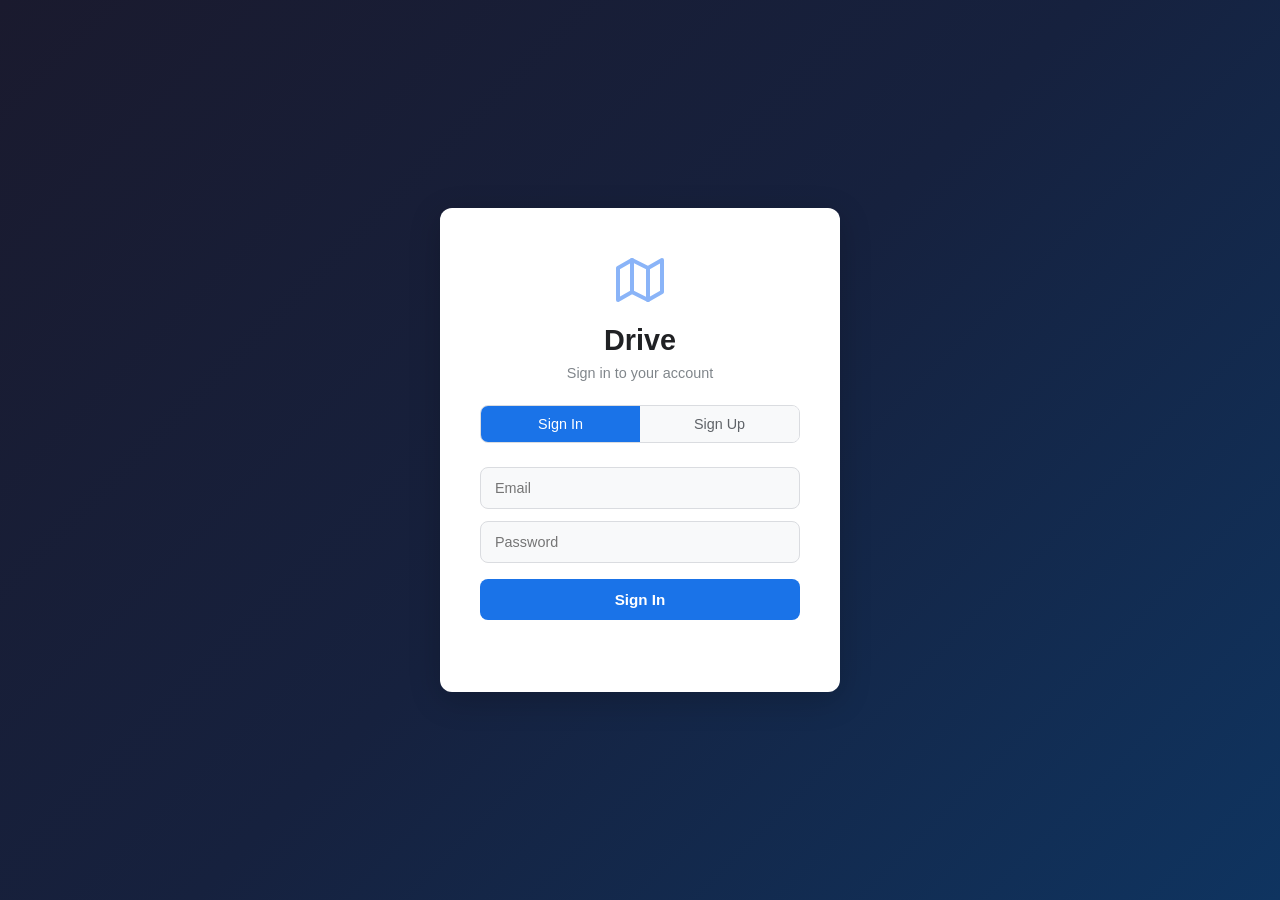
==== index.html @ 4e2ce3b3 "Add files via upload" ====
<!DOCTYPE html>
<html lang="en">
<head>
<meta charset="UTF-8">
<meta name="viewport" content="width=device-width, initial-scale=1.0">
<title>Drive</title>
<link rel="stylesheet" href="style.css">
</head>
<body>
  <!-- Login Screen -->
  <div id="loginScreen" class="login-screen" style="display:none">
    <div class="login-card">
      <div class="login-logo">
        <svg width="48" height="48" viewBox="0 0 24 24" fill="none" stroke="#8ab4f8" stroke-width="2" stroke-linecap="round" stroke-linejoin="round"><polygon points="1 6 1 22 8 18 16 22 23 18 23 2 16 6 8 2 1 6"/><line x1="8" y1="2" x2="8" y2="18"/><line x1="16" y1="6" x2="16" y2="22"/></svg>
      </div>
      <h1 class="login-title">Drive</h1>
      <p class="login-subtitle" id="loginSubtitle">Sign in to your account</p>
      <div class="auth-tabs">
        <button class="auth-tab active" data-tab="signin">Sign In</button>
        <button class="auth-tab" data-tab="signup">Sign Up</button>
      </div>
      <form id="authForm" autocomplete="off">
        <div id="signinFields">
          <div class="auth-field">
            <input type="email" id="signinEmail" placeholder="Email" required autocomplete="email">
          </div>
          <div class="auth-field">
            <input type="password" id="signinPassword" placeholder="Password" required autocomplete="current-password">
          </div>
          <button type="submit" class="auth-submit" id="authSubmitBtn">Sign In</button>
        </div>
        <div id="signupFields" style="display:none">
          <div class="auth-field">
            <input type="text" id="signupName" placeholder="Full name" required autocomplete="name">
          </div>
          <div class="auth-field">
            <input type="email" id="signupEmail" placeholder="Email" required autocomplete="email">
          </div>
          <div class="auth-field">
            <input type="password" id="signupPassword" placeholder="Password (min 4 chars)" required autocomplete="new-password">
          </div>
          <button type="submit" class="auth-submit">Sign Up</button>
        </div>
      </form>
      <p id="authError" class="login-error"></p>
    </div>
  </div>

  <!-- Drive App -->
  <div id="driveApp" style="display:none">
    <div id="app">
      <aside id="sidebar">
        <div class="sidebar-header">
          <div class="logo">
            <svg width="28" height="28" viewBox="0 0 24 24" fill="none" stroke="#8ab4f8" stroke-width="2" stroke-linecap="round" stroke-linejoin="round"><polygon points="1 6 1 22 8 18 16 22 23 18 23 2 16 6 8 2 1 6"/><line x1="8" y1="2" x2="8" y2="18"/><line x1="16" y1="6" x2="16" y2="22"/></svg>
            <span>Drive</span>
          </div>
        </div>
        <button class="new-btn" id="newBtn">
          <svg width="20" height="20" viewBox="0 0 24 24" fill="none" stroke="currentColor" stroke-width="2"><line x1="12" y1="5" x2="12" y2="19"/><line x1="5" y1="12" x2="19" y2="12"/></svg>
          New
        </button>
        <nav class="sidebar-nav">
          <a class="nav-item active" data-view="drive" href="#">
            <svg width="18" height="18" viewBox="0 0 24 24" fill="none" stroke="currentColor" stroke-width="2"><path d="M22 19a2 2 0 0 1-2 2H4a2 2 0 0 1-2-2V5a2 2 0 0 1 2-2h5l2 3h9a2 2 0 0 1 2 2z"/></svg>
            My Drive
          </a>
          <a class="nav-item" data-view="search" href="#">
            <svg width="18" height="18" viewBox="0 0 24 24" fill="none" stroke="currentColor" stroke-width="2"><circle cx="11" cy="11" r="8"/><line x1="21" y1="21" x2="16.65" y2="16.65"/></svg>
            Search
          </a>
          <a class="nav-item" data-view="shared" href="#">
            <svg width="18" height="18" viewBox="0 0 24 24" fill="none" stroke="currentColor" stroke-width="2"><circle cx="18" cy="5" r="3"/><circle cx="6" cy="12" r="3"/><circle cx="18" cy="19" r="3"/><line x1="8.59" y1="13.51" x2="15.42" y2="17.49"/><line x1="15.41" y1="6.51" x2="8.59" y2="10.49"/></svg>
            Shared
          </a>
          <a class="nav-item" data-view="settings" href="#">
            <svg width="18" height="18" viewBox="0 0 24 24" fill="none" stroke="currentColor" stroke-width="2"><circle cx="12" cy="12" r="3"/><path d="M19.4 15a1.65 1.65 0 0 0 .33 1.82l.06.06a2 2 0 0 1 0 2.83 2 2 0 0 1-2.83 0l-.06-.06a1.65 1.65 0 0 0-1.82-.33 1.65 1.65 0 0 0-1 1.51V21a2 2 0 0 1-2 2 2 2 0 0 1-2-2v-.09A1.65 1.65 0 0 0 9 19.4a1.65 1.65 0 0 0-1.82.33l-.06.06a2 2 0 0 1-2.83 0 2 2 0 0 1 0-2.83l.06-.06A1.65 1.65 0 0 0 4.68 15a1.65 1.65 0 0 0-1.51-1H3a2 2 0 0 1-2-2 2 2 0 0 1 2-2h.09A1.65 1.65 0 0 0 4.6 9a1.65 1.65 0 0 0-.33-1.82l-.06-.06a2 2 0 0 1 0-2.83 2 2 0 0 1 2.83 0l.06.06A1.65 1.65 0 0 0 9 4.68a1.65 1.65 0 0 0 1-1.51V3a2 2 0 0 1 2-2 2 2 0 0 1 2 2v.09a1.65 1.65 0 0 0 1 1.51 1.65 1.65 0 0 0 1.82-.33l.06-.06a2 2 0 0 1 2.83 0 2 2 0 0 1 0 2.83l-.06.06A1.65 1.65 0 0 0 19.4 9a1.65 1.65 0 0 0 1.51 1H21a2 2 0 0 1 2 2 2 2 0 0 1-2 2h-.09a1.65 1.65 0 0 0-1.51 1z"/></svg>
            Settings
          </a>
          <a class="nav-item" data-view="admin" id="adminNav" href="#" style="display:none">
            <svg width="18" height="18" viewBox="0 0 24 24" fill="none" stroke="currentColor" stroke-width="2"><path d="M12 22s8-4 8-10V5l-8-3-8 3v7c0 6 8 10 8 10z"/></svg>
            Admin
          </a>
          <a class="nav-item" data-view="trash" href="#">
            <svg width="18" height="18" viewBox="0 0 24 24" fill="none" stroke="currentColor" stroke-width="2"><polyline points="3 6 5 6 21 6"/><path d="M19 6v14a2 2 0 0 1-2 2H7a2 2 0 0 1-2-2V6m3 0V4a2 2 0 0 1 2-2h4a2 2 0 0 1 2 2v2"/></svg>
            Trash
          </a>
        </nav>
        <div class="sidebar-user" id="sidebarUser">
          <img class="user-avatar" id="userAvatar" src="" alt="">
          <div class="user-info">
            <span class="user-name" id="userName"></span>
            <span class="user-email" id="userEmail"></span>
          </div>
          <button class="logout-btn" id="logoutBtn" title="Sign out">
            <svg width="16" height="16" viewBox="0 0 24 24" fill="none" stroke="currentColor" stroke-width="2"><path d="M9 21H5a2 2 0 0 1-2-2V5a2 2 0 0 1 2-2h4"/><polyline points="16 17 21 12 16 7"/><line x1="21" y1="12" x2="9" y2="12"/></svg>
          </button>
        </div>
        <div class="sidebar-storage">
          <div class="storage-label">Storage</div>
          <div class="storage-bar"><div class="storage-fill" id="storageFill"></div></div>
          <div class="storage-text" id="storageText">Calculating...</div>
        </div>
      </aside>

      <main id="main">
        <header id="topbar">
          <div class="breadcrumb" id="breadcrumb"></div>
          <div class="topbar-actions">
            <div class="search-box">
              <svg width="16" height="16" viewBox="0 0 24 24" fill="none" stroke="#888" stroke-width="2"><circle cx="11" cy="11" r="8"/><line x1="21" y1="21" x2="16.65" y2="16.65"/></svg>
              <input type="text" id="searchInput" placeholder="Search files...">
            </div>
            <button class="icon-btn" id="viewToggle" title="Toggle view">
              <svg width="20" height="20" viewBox="0 0 24 24" fill="none" stroke="currentColor" stroke-width="2"><rect x="3" y="3" width="7" height="7"/><rect x="14" y="3" width="7" height="7"/><rect x="3" y="14" width="7" height="7"/><rect x="14" y="14" width="7" height="7"/></svg>
            </button>
            <button class="btn-primary" id="uploadBtn">
              <svg width="18" height="18" viewBox="0 0 24 24" fill="none" stroke="currentColor" stroke-width="2"><path d="M21 15v4a2 2 0 0 1-2 2H5a2 2 0 0 1-2-2v-4"/><polyline points="17 8 12 3 7 8"/><line x1="12" y1="3" x2="12" y2="15"/></svg>
              Upload
            </button>
            <input type="file" id="fileInput" multiple hidden>
            <input type="file" id="folderInput" webkitdirectory hidden>
          </div>
        </header>

        <div id="content">
          <div id="view-container"></div>
          <div id="settingsPanel" style="display:none">
            <div class="panel-header"><h2>Settings</h2></div>
            <div class="panel-body">
              <div class="settings-section">
                <h3>Profile</h3>
                <div class="form-group">
                  <label>Name</label>
                  <div class="input-row">
                    <input type="text" id="settingsName" class="form-input">
                    <button class="btn-primary" id="saveProfileBtn">Save</button>
                  </div>
                  <p class="form-hint" id="profileStatus"></p>
                </div>
              </div>
              <div class="settings-section">
                <h3>Change Password</h3>
                <div class="form-group">
                  <label>Current Password</label>
                  <input type="password" id="settingsCurrentPw" class="form-input">
                </div>
                <div class="form-group">
                  <label>New Password</label>
                  <input type="password" id="settingsNewPw" class="form-input">
                </div>
                <button class="btn-primary" id="changePwBtn">Change Password</button>
                <p class="form-hint" id="passwordStatus"></p>
              </div>
            </div>
          </div>
          <div id="adminPanel" style="display:none">
            <div class="panel-header"><h2>Admin Dashboard</h2></div>
            <div class="panel-body">
              <div class="admin-stats" id="adminStats"></div>
              <div class="table-wrap">
                <table class="admin-table" id="adminUsersTable">
                  <thead><tr><th>Email</th><th>Name</th><th>Verified</th><th>Admin</th><th>Files</th><th>Storage</th><th>Created</th></tr></thead>
                  <tbody id="adminUsersBody"></tbody>
                </table>
              </div>
            </div>
          </div>
        </div>
      </main>

      <div id="contextMenu" class="context-menu" style="display:none">
        <div class="menu-item" data-action="preview"><svg width="16" height="16" viewBox="0 0 24 24" fill="none" stroke="currentColor" stroke-width="2"><path d="M1 12s4-8 11-8 11 8 11 8-4 8-11 8-11-8-11-8z"/><circle cx="12" cy="12" r="3"/></svg> Preview</div>
        <div class="menu-item" data-action="download"><svg width="16" height="16" viewBox="0 0 24 24" fill="none" stroke="currentColor" stroke-width="2"><path d="M21 15v4a2 2 0 0 1-2 2H5a2 2 0 0 1-2-2v-4"/><polyline points="7 10 12 15 17 10"/><line x1="12" y1="15" x2="12" y2="3"/></svg> Download</div>
        <div class="menu-item" data-action="copylink"><svg width="16" height="16" viewBox="0 0 24 24" fill="none" stroke="currentColor" stroke-width="2"><path d="M10 13a5 5 0 0 0 7.54.54l3-3a5 5 0 0 0-7.07-7.07l-1.72 1.71"/><path d="M14 11a5 5 0 0 0-7.54-.54l-3 3a5 5 0 0 0 7.07 7.07l1.71-1.71"/></svg> Copy Download Link</div>
        <div class="menu-item" data-action="share"><svg width="16" height="16" viewBox="0 0 24 24" fill="none" stroke="currentColor" stroke-width="2"><circle cx="18" cy="5" r="3"/><circle cx="6" cy="12" r="3"/><circle cx="18" cy="19" r="3"/><line x1="8.59" y1="13.51" x2="15.42" y2="17.49"/><line x1="15.41" y1="6.51" x2="8.59" y2="10.49"/></svg> Share</div>
        <div class="menu-item" data-action="rename"><svg width="16" height="16" viewBox="0 0 24 24" fill="none" stroke="currentColor" stroke-width="2"><path d="M11 4H4a2 2 0 0 0-2 2v14a2 2 0 0 0 2 2h14a2 2 0 0 0 2-2v-7"/><path d="M18.5 2.5a2.121 2.121 0 0 1 3 3L12 15l-4 1 1-4 9.5-9.5z"/></svg> Rename</div>
        <div class="menu-divider"></div>
        <div class="menu-item" data-action="move"><svg width="16" height="16" viewBox="0 0 24 24" fill="none" stroke="currentColor" stroke-width="2"><polyline points="5 9 2 12 5 15"/><polyline points="9 5 12 2 15 5"/><polyline points="15 19 12 22 9 19"/><line x1="12" y1="2" x2="12" y2="22"/></svg> Move to...</div>
        <div class="menu-divider"></div>
        <div class="menu-item danger" data-action="delete"><svg width="16" height="16" viewBox="0 0 24 24" fill="none" stroke="currentColor" stroke-width="2"><polyline points="3 6 5 6 21 6"/><path d="M19 6v14a2 2 0 0 1-2 2H7a2 2 0 0 1-2-2V6m3 0V4a2 2 0 0 1 2-2h4a2 2 0 0 1 2 2v2"/></svg> Delete</div>
      </div>
    </div>
  </div>

  <!-- Modals -->
  <div id="previewModal" class="modal" style="display:none">
    <div class="modal-backdrop"></div>
    <div class="modal-content modal-preview">
      <div class="modal-header">
        <span class="modal-title" id="previewTitle">Preview</span>
        <button class="modal-close" id="previewClose">&times;</button>
      </div>
      <div class="modal-body" id="previewBody"></div>
    </div>
  </div>

  <div id="shareModal" class="modal" style="display:none">
    <div class="modal-backdrop"></div>
    <div class="modal-content modal-sm">
      <div class="modal-header">
        <span class="modal-title">Share</span>
        <button class="modal-close" id="shareClose">&times;</button>
      </div>
      <div class="modal-body">
        <p class="share-label">Share link (anyone with this link can view)</p>
        <div class="share-link-box">
          <input type="text" id="shareLinkInput" readonly>
          <button class="btn-primary" id="copyLinkBtn">Copy</button>
        </div>
        <p class="share-hint" id="shareHint"></p>
      </div>
    </div>
  </div>

  <div id="moveModal" class="modal" style="display:none">
    <div class="modal-backdrop"></div>
    <div class="modal-content modal-sm">
      <div class="modal-header">
        <span class="modal-title">Move to...</span>
        <button class="modal-close" id="moveClose">&times;</button>
      </div>
      <div class="modal-body">
        <div class="move-tree" id="moveTree"></div>
        <div class="move-actions">
          <button class="btn-secondary" id="moveCancel">Cancel</button>
          <button class="btn-primary" id="moveConfirm">Move here</button>
        </div>
      </div>
    </div>
  </div>

  <div id="newMenu" class="context-menu" style="display:none">
    <div class="menu-item" data-action="folder"><svg width="16" height="16" viewBox="0 0 24 24" fill="none" stroke="currentColor" stroke-width="2"><path d="M22 19a2 2 0 0 1-2 2H4a2 2 0 0 1-2-2V5a2 2 0 0 1 2-2h5l2 3h9a2 2 0 0 1 2 2z"/></svg> New Folder</div>
    <div class="menu-item" data-action="upload"><svg width="16" height="16" viewBox="0 0 24 24" fill="none" stroke="currentColor" stroke-width="2"><path d="M21 15v4a2 2 0 0 1-2 2H5a2 2 0 0 1-2-2v-4"/><polyline points="17 8 12 3 7 8"/><line x1="12" y1="3" x2="12" y2="15"/></svg> Upload Files</div>
    <div class="menu-item" data-action="uploadFolder"><svg width="16" height="16" viewBox="0 0 24 24" fill="none" stroke="currentColor" stroke-width="2"><path d="M22 19a2 2 0 0 1-2 2H4a2 2 0 0 1-2-2V5a2 2 0 0 1 2-2h5l2 3h9a2 2 0 0 1 2 2z"/></svg> Upload Folder</div>
  </div>

<script src="app.js"></script>
</body>
</html>
---- style.css ----
* { margin: 0; padding: 0; box-sizing: border-box; }
:root {
  --bg: #fff; --sidebar-bg: #f8f9fa; --hover: #e8eaed;
  --active: #e2e8f0; --primary: #1a73e8; --primary-hover: #1557b0;
  --text: #202124; --text2: #5f6368; --text3: #80868b;
  --border: #dadce0; --shadow: 0 1px 3px rgba(0,0,0,0.08);
  --shadow-lg: 0 4px 16px rgba(0,0,0,0.12);
  --radius: 8px; --radius-sm: 4px;
  --sidebar-w: 260px; --topbar-h: 64px;
  --danger: #d93025; --success: #1e8e3e;
  --folder: #f9d71c; --file-icon: #8e8ea0;
  --preview-bg: #1a1a2e;
}
html, body { height: 100%; overflow: hidden; }
body { font-family: 'Segoe UI', -apple-system, BlinkMacSystemFont, sans-serif; color: var(--text); background: var(--bg); }

#driveApp { display: flex; height: 100vh; }
#app { flex: 1; display: flex; min-height: 0; }
#main { flex: 1; display: flex; flex-direction: column; min-height: 0; }

/* Login Screen */
.login-screen {
  display: flex; align-items: center; justify-content: center;
  height: 100vh; background: linear-gradient(135deg, #1a1a2e 0%, #16213e 50%, #0f3460 100%);
}
.login-card {
  background: #fff; border-radius: 12px; padding: 48px 40px 40px;
  text-align: center; box-shadow: 0 8px 32px rgba(0,0,0,0.2);
  max-width: 400px; width: 90%;
}
.login-logo { margin-bottom: 16px; }
.login-title { font-size: 1.8rem; font-weight: 700; color: var(--text); margin-bottom: 8px; }
.login-subtitle { color: var(--text3); font-size: 0.9rem; margin-bottom: 24px; }
.login-error { color: var(--danger); font-size: 0.85rem; margin-top: 12px; min-height: 20px; }

.auth-tabs { display: flex; gap: 0; margin-bottom: 24px; border: 1px solid var(--border); border-radius: 8px; overflow: hidden; }
.auth-tab { flex: 1; padding: 10px; border: none; background: var(--sidebar-bg); color: var(--text2); font-size: 0.9rem; font-weight: 500; cursor: pointer; transition: all 0.15s; }
.auth-tab.active { background: var(--primary); color: #fff; }
.auth-tab:hover:not(.active) { background: var(--hover); }
.auth-field { margin-bottom: 12px; }
.auth-field input {
  width: 100%; padding: 12px 14px; border: 1px solid var(--border);
  border-radius: 8px; font-size: 0.9rem; color: var(--text);
  outline: none; transition: border-color 0.15s; background: var(--sidebar-bg);
}
.auth-field input:focus { border-color: var(--primary); background: #fff; }
.auth-submit {
  width: 100%; padding: 12px; border: none; border-radius: 8px;
  background: var(--primary); color: #fff; font-size: 0.95rem;
  font-weight: 600; cursor: pointer; transition: background 0.15s;
  margin-top: 4px;
}
.auth-submit:hover { background: var(--primary-hover); }


/* Sidebar */
#sidebar {
  width: var(--sidebar-w); min-width: var(--sidebar-w);
  background: var(--sidebar-bg); border-right: 1px solid var(--border);
  display: flex; flex-direction: column; padding: 12px 8px;
  user-select: none;
}
.sidebar-header { padding: 4px 12px 16px; }
.logo { display: flex; align-items: center; gap: 10px; font-size: 1.3rem; font-weight: 600; color: var(--text); }
.new-btn {
  display: flex; align-items: center; gap: 8px;
  width: 100%; padding: 10px 16px; margin-bottom: 8px;
  background: #fff; border: 1px solid var(--border);
  border-radius: 24px; font-size: 0.9rem; font-weight: 500;
  color: var(--text); cursor: pointer; box-shadow: var(--shadow);
  transition: box-shadow 0.15s;
}
.new-btn:hover { box-shadow: var(--shadow-lg); }
.sidebar-nav { display: flex; flex-direction: column; gap: 2px; flex: 1; }
.nav-item {
  display: flex; align-items: center; gap: 12px;
  padding: 8px 12px; border-radius: 24px;
  color: var(--text2); text-decoration: none; font-size: 0.9rem;
  transition: background 0.15s; cursor: pointer;
}
.nav-item:hover { background: var(--hover); }
.nav-item.active { background: var(--active); color: var(--text); font-weight: 500; }
.sidebar-user {
  display: flex; align-items: center; gap: 10px;
  padding: 10px 12px; border-top: 1px solid var(--border);
  margin-top: auto;
}
.user-avatar { width: 32px; height: 32px; border-radius: 50%; flex-shrink: 0; object-fit: cover; }
.user-info { flex: 1; min-width: 0; }
.user-name { font-size: 0.85rem; font-weight: 500; display: block; white-space: nowrap; overflow: hidden; text-overflow: ellipsis; }
.user-email { font-size: 0.75rem; color: var(--text3); display: block; white-space: nowrap; overflow: hidden; text-overflow: ellipsis; }
.logout-btn {
  width: 32px; height: 32px; display: flex; align-items: center; justify-content: center;
  border: none; background: transparent; border-radius: 50%;
  cursor: pointer; color: var(--text2); flex-shrink: 0;
  transition: background 0.15s;
}
.logout-btn:hover { background: var(--hover); color: var(--danger); }
.sidebar-storage { padding: 12px; border-top: 1px solid var(--border); }
.storage-label { font-size: 0.75rem; color: var(--text3); margin-bottom: 6px; text-transform: uppercase; letter-spacing: 0.5px; }
.storage-bar { height: 4px; background: #e0e0e0; border-radius: 2px; overflow: hidden; margin-bottom: 6px; }
.storage-fill { height: 100%; background: var(--primary); border-radius: 2px; width: 0%; transition: width 0.3s; }
.storage-text { font-size: 0.8rem; color: var(--text3); }

/* Top Bar */
#topbar {
  display: flex; align-items: center; justify-content: space-between;
  height: var(--topbar-h); padding: 0 24px;
  border-bottom: 1px solid var(--border);
  background: var(--bg);
}
.breadcrumb { display: flex; align-items: center; gap: 4px; font-size: 0.95rem; flex: 1; min-width: 0; overflow: hidden; }
.breadcrumb-item { color: var(--text2); cursor: pointer; padding: 4px 6px; border-radius: var(--radius-sm); white-space: nowrap; }
.breadcrumb-item:hover { background: var(--hover); }
.breadcrumb-item.active { color: var(--text); font-weight: 500; cursor: default; }
.breadcrumb-sep { color: var(--text3); margin: 0 2px; }
.topbar-actions { display: flex; align-items: center; gap: 12px; }
.search-box {
  display: flex; align-items: center; gap: 8px;
  background: var(--sidebar-bg); border: 1px solid var(--border);
  border-radius: 24px; padding: 6px 16px;
  width: 280px; transition: width 0.2s, border-color 0.2s;
}
.search-box:focus-within { width: 340px; border-color: var(--primary); background: #fff; }
.search-box input { border: none; outline: none; background: transparent; width: 100%; font-size: 0.9rem; color: var(--text); }
.icon-btn {
  width: 40px; height: 40px; display: flex; align-items: center; justify-content: center;
  border: none; background: transparent; border-radius: 50%;
  cursor: pointer; color: var(--text2); transition: background 0.15s;
}
.icon-btn:hover { background: var(--hover); }
.btn-primary {
  display: inline-flex; align-items: center; gap: 6px;
  padding: 8px 20px; background: var(--primary); color: #fff;
  border: none; border-radius: 24px; font-size: 0.85rem; font-weight: 500;
  cursor: pointer; transition: background 0.15s;
}
.btn-primary:hover { background: var(--primary-hover); }
.btn-secondary {
  display: inline-flex; align-items: center; gap: 6px;
  padding: 8px 20px; background: transparent; color: var(--text);
  border: 1px solid var(--border); border-radius: 24px; font-size: 0.85rem; font-weight: 500;
  cursor: pointer; transition: background 0.15s;
}
.btn-secondary:hover { background: var(--hover); }
.btn-danger {
  display: inline-flex; align-items: center; gap: 6px;
  padding: 8px 20px; background: var(--danger); color: #fff;
  border: none; border-radius: 24px; font-size: 0.85rem; font-weight: 500;
  cursor: pointer; transition: opacity 0.15s;
}
.btn-danger:hover { opacity: 0.9; }

/* Content */
#content { flex: 1; overflow-y: auto; padding: 0; }
#view-container { padding: 16px 24px; }

/* Empty State */
.empty-state {
  display: flex; flex-direction: column; align-items: center;
  justify-content: center; padding: 80px 20px; color: var(--text3);
}
.empty-state svg { margin-bottom: 16px; opacity: 0.4; }
.empty-state p { font-size: 1.1rem; margin-bottom: 4px; }
.empty-state .hint { font-size: 0.85rem; color: var(--text3); }

/* File Grid */
.files-grid { display: grid; grid-template-columns: repeat(auto-fill, minmax(180px, 1fr)); gap: 8px; }
.file-card {
  background: var(--bg); border: 1px solid transparent;
  border-radius: var(--radius); padding: 12px;
  cursor: pointer; transition: border-color 0.15s, background 0.15s;
  position: relative;
}
.file-card:hover { border-color: var(--border); background: var(--sidebar-bg); }
.file-card.selected { background: #e8f0fe; border-color: var(--primary); }
.file-icon-wrap {
  width: 100%; aspect-ratio: 4/3;
  display: flex; align-items: center; justify-content: center;
  border-radius: var(--radius-sm); margin-bottom: 8px;
  font-size: 2.5rem;
}
.file-icon-folder { background: #fef7e0; color: #f9ab00; }
.file-icon-pdf { background: #fce8e6; color: #d93025; }
.file-icon-image { background: #e6f4ea; color: #1e8e3e; }
.file-icon-video { background: #e8f0fe; color: #1a73e8; }
.file-icon-audio { background: #f3e8fd; color: #9334e6; }
.file-icon-archive { background: #fef7e0; color: #e37400; }
.file-icon-code { background: #e8eaed; color: #5f6368; }
.file-icon-doc { background: #e8f0fe; color: #1a73e8; }
.file-icon-file { background: var(--sidebar-bg); color: var(--file-icon); }
.file-card-name {
  font-size: 0.85rem; font-weight: 500; white-space: nowrap;
  overflow: hidden; text-overflow: ellipsis; margin-bottom: 2px;
}
.file-card-meta { font-size: 0.75rem; color: var(--text3); }

/* File List */
.files-list { }
.list-item {
  display: flex; align-items: center; gap: 12px;
  padding: 8px 16px; border-radius: var(--radius-sm);
  cursor: pointer; transition: background 0.1s;
}
.list-item:hover { background: var(--sidebar-bg); }
.list-item.selected { background: #e8f0fe; }
.list-item .file-icon-wrap { width: 36px; height: 36px; font-size: 1.1rem; margin: 0; flex-shrink: 0; }
.list-item .list-name { flex: 1; font-size: 0.9rem; white-space: nowrap; overflow: hidden; text-overflow: ellipsis; }
.list-item .list-meta { font-size: 0.8rem; color: var(--text3); width: 100px; text-align: right; flex-shrink: 0; }
.list-item .list-modified { font-size: 0.8rem; color: var(--text3); width: 140px; text-align: right; flex-shrink: 0; }

/* Context Menu */
.context-menu {
  position: fixed; background: #fff; border: 1px solid var(--border);
  border-radius: var(--radius); box-shadow: var(--shadow-lg);
  padding: 6px 0; min-width: 200px; z-index: 1000;
}
.menu-item {
  display: flex; align-items: center; gap: 12px;
  padding: 8px 16px; font-size: 0.85rem; cursor: pointer;
  transition: background 0.1s;
}
.menu-item:hover { background: var(--hover); }
.menu-item.danger { color: var(--danger); }
.menu-divider { height: 1px; background: var(--border); margin: 4px 0; }

/* Modal */
.modal { position: fixed; inset: 0; z-index: 2000; display: flex; align-items: center; justify-content: center; }
.modal-backdrop { position: absolute; inset: 0; background: rgba(0,0,0,0.4); }
.modal-content {
  position: relative; background: #fff; border-radius: var(--radius);
  box-shadow: var(--shadow-lg); max-height: 85vh; overflow: hidden;
  display: flex; flex-direction: column;
}
.modal-sm { width: 440px; }
.modal-preview { width: 80vw; height: 85vh; max-width: 1200px; }
.modal-header {
  display: flex; align-items: center; justify-content: space-between;
  padding: 16px 20px; border-bottom: 1px solid var(--border);
}
.modal-title { font-size: 1.1rem; font-weight: 600; }
.modal-close { background: none; border: none; font-size: 1.5rem; cursor: pointer; color: var(--text3); padding: 4px 8px; border-radius: 50%; }
.modal-close:hover { background: var(--hover); }
.modal-body { padding: 20px; overflow-y: auto; flex: 1; }

/* Preview */
#previewBody { display: flex; align-items: center; justify-content: center; min-height: 300px; padding: 0; background: var(--preview-bg); }
#previewBody iframe { width: 100%; height: 100%; border: none; }
#previewBody img { max-width: 100%; max-height: 70vh; object-fit: contain; }
#previewBody video { max-width: 100%; max-height: 70vh; }
#previewBody audio { width: 100%; }
#previewBody pre { width: 100%; height: 100%; margin: 0; padding: 20px; background: #1a1a2e; color: #e0e0e0; overflow: auto; font-size: 0.85rem; font-family: 'Cascadia Code', 'Fira Code', monospace; white-space: pre-wrap; }

/* Share */
.share-label { font-size: 0.85rem; color: var(--text3); margin-bottom: 8px; }
.share-link-box { display: flex; gap: 8px; }
.share-link-box input { flex: 1; padding: 10px 12px; border: 1px solid var(--border); border-radius: var(--radius-sm); font-size: 0.85rem; color: var(--text); background: var(--sidebar-bg); }
.share-hint { font-size: 0.8rem; color: var(--success); margin-top: 8px; display: none; }

/* Move Tree */
.move-tree { max-height: 300px; overflow-y: auto; margin-bottom: 16px; }
.move-tree-item { display: flex; align-items: center; gap: 8px; padding: 6px 8px; border-radius: var(--radius-sm); cursor: pointer; font-size: 0.85rem; }
.move-tree-item:hover { background: var(--hover); }
.move-tree-item.selected { background: #e8f0fe; color: var(--primary); }
.move-tree-children { padding-left: 20px; }
.move-actions { display: flex; justify-content: flex-end; gap: 8px; }

/* Search results */
.search-header { margin-bottom: 16px; }
.search-header h2 { font-size: 1.2rem; margin-bottom: 4px; }
.search-header p { color: var(--text3); font-size: 0.85rem; }
.no-results { text-align: center; padding: 60px 20px; color: var(--text3); }

/* Shared page */
.shared-section { }
.shared-item { display: flex; align-items: center; gap: 12px; padding: 8px 16px; border-radius: var(--radius-sm); cursor: pointer; }
.shared-item:hover { background: var(--sidebar-bg); }

/* Trash page */
.trash-actions { margin-bottom: 16px; display: flex; gap: 8px; }

/* Rename inline */
.rename-input {
  width: 100%; padding: 2px 4px; font-size: inherit;
  border: 2px solid var(--primary); border-radius: var(--radius-sm);
  outline: none; background: #fff;
}

/* Drag over */
.drag-overlay {
  position: fixed; inset: 0; z-index: 9999;
  background: rgba(26,115,232,0.05);
  border: 3px dashed var(--primary);
  pointer-events: none;
}
.drag-zone { outline: none; }

/* Upload progress */
.upload-toast {
  position: fixed; bottom: 24px; right: 24px;
  background: #323232; color: #fff;
  padding: 12px 24px; border-radius: var(--radius);
  font-size: 0.9rem; z-index: 3000;
  box-shadow: var(--shadow-lg);
  animation: slideIn 0.3s ease;
}
@keyframes slideIn { from { transform: translateY(20px); opacity: 0; } to { transform: translateY(0); opacity: 1; } }

/* Scrollbar */
::-webkit-scrollbar { width: 8px; }
::-webkit-scrollbar-track { background: transparent; }
::-webkit-scrollbar-thumb { background: var(--border); border-radius: 4px; }
::-webkit-scrollbar-thumb:hover { background: var(--text3); }

@media (max-width: 800px) {
  #sidebar { display: none; }
  .search-box { width: 160px; }
  .search-box:focus-within { width: 200px; }
  .files-grid { grid-template-columns: repeat(auto-fill, minmax(140px, 1fr)); }
}

/* === SETTINGS PANEL === */
#settingsPanel, #adminPanel {
  padding: 24px 32px;
  overflow-y: auto;
  height: 100%;
}
.panel-header h2 { margin: 0 0 24px; font-size: 1.3rem; color: var(--text); }
.panel-body { max-width: 600px; }
.settings-section { margin-bottom: 32px; }
.settings-section h3 { font-size: 1rem; color: var(--text); margin: 0 0 12px; padding-bottom: 8px; border-bottom: 1px solid var(--border); }
.form-group { margin-bottom: 16px; }
.form-group label { display: block; font-size: 0.85rem; color: var(--text2); margin-bottom: 4px; }
.form-input {
  width: 100%; padding: 8px 12px; border: 1px solid var(--border);
  border-radius: var(--radius); background: var(--bg2); color: var(--text);
  font-size: 0.9rem; outline: none; box-sizing: border-box;
}
.form-input:focus { border-color: var(--accent); }
.input-row { display: flex; gap: 8px; align-items: center; }
.input-row .form-input { flex: 1; }
.form-hint { font-size: 0.8rem; margin: 6px 0 0; min-height: 1.2em; }

/* === ADMIN PANEL === */
.admin-stats { display: flex; gap: 16px; margin-bottom: 24px; flex-wrap: wrap; }
.stat-card {
  background: var(--bg2); border: 1px solid var(--border);
  border-radius: var(--radius); padding: 20px 24px; min-width: 140px;
  display: flex; flex-direction: column; align-items: center; gap: 4px;
}
.stat-value { font-size: 1.8rem; font-weight: 600; color: var(--accent); }
.stat-label { font-size: 0.8rem; color: var(--text3); text-transform: uppercase; letter-spacing: 0.5px; }
.table-wrap { overflow-x: auto; }
.admin-table { width: 100%; border-collapse: collapse; font-size: 0.85rem; }
.admin-table th {
  text-align: left; padding: 10px 12px; border-bottom: 2px solid var(--border);
  color: var(--text2); font-weight: 600; white-space: nowrap;
}
.admin-table td { padding: 10px 12px; border-bottom: 1px solid var(--border); color: var(--text); }
.admin-table tbody tr:hover { background: var(--bg2); }
.badge {
  display: inline-block; padding: 2px 8px; border-radius: 10px;
  font-size: 0.75rem; font-weight: 500; background: var(--bg2); color: var(--text2);
}
.badge-success { background: rgba(76,175,80,0.15); color: #4caf50; }
.badge-danger { background: rgba(244,67,54,0.15); color: #f44336; }
.badge-admin { background: rgba(138,180,248,0.15); color: #8ab4f8; }
.loading-cell, .error-cell { text-align: center; padding: 24px !important; color: var(--text3); }
.error-cell { color: var(--danger); }
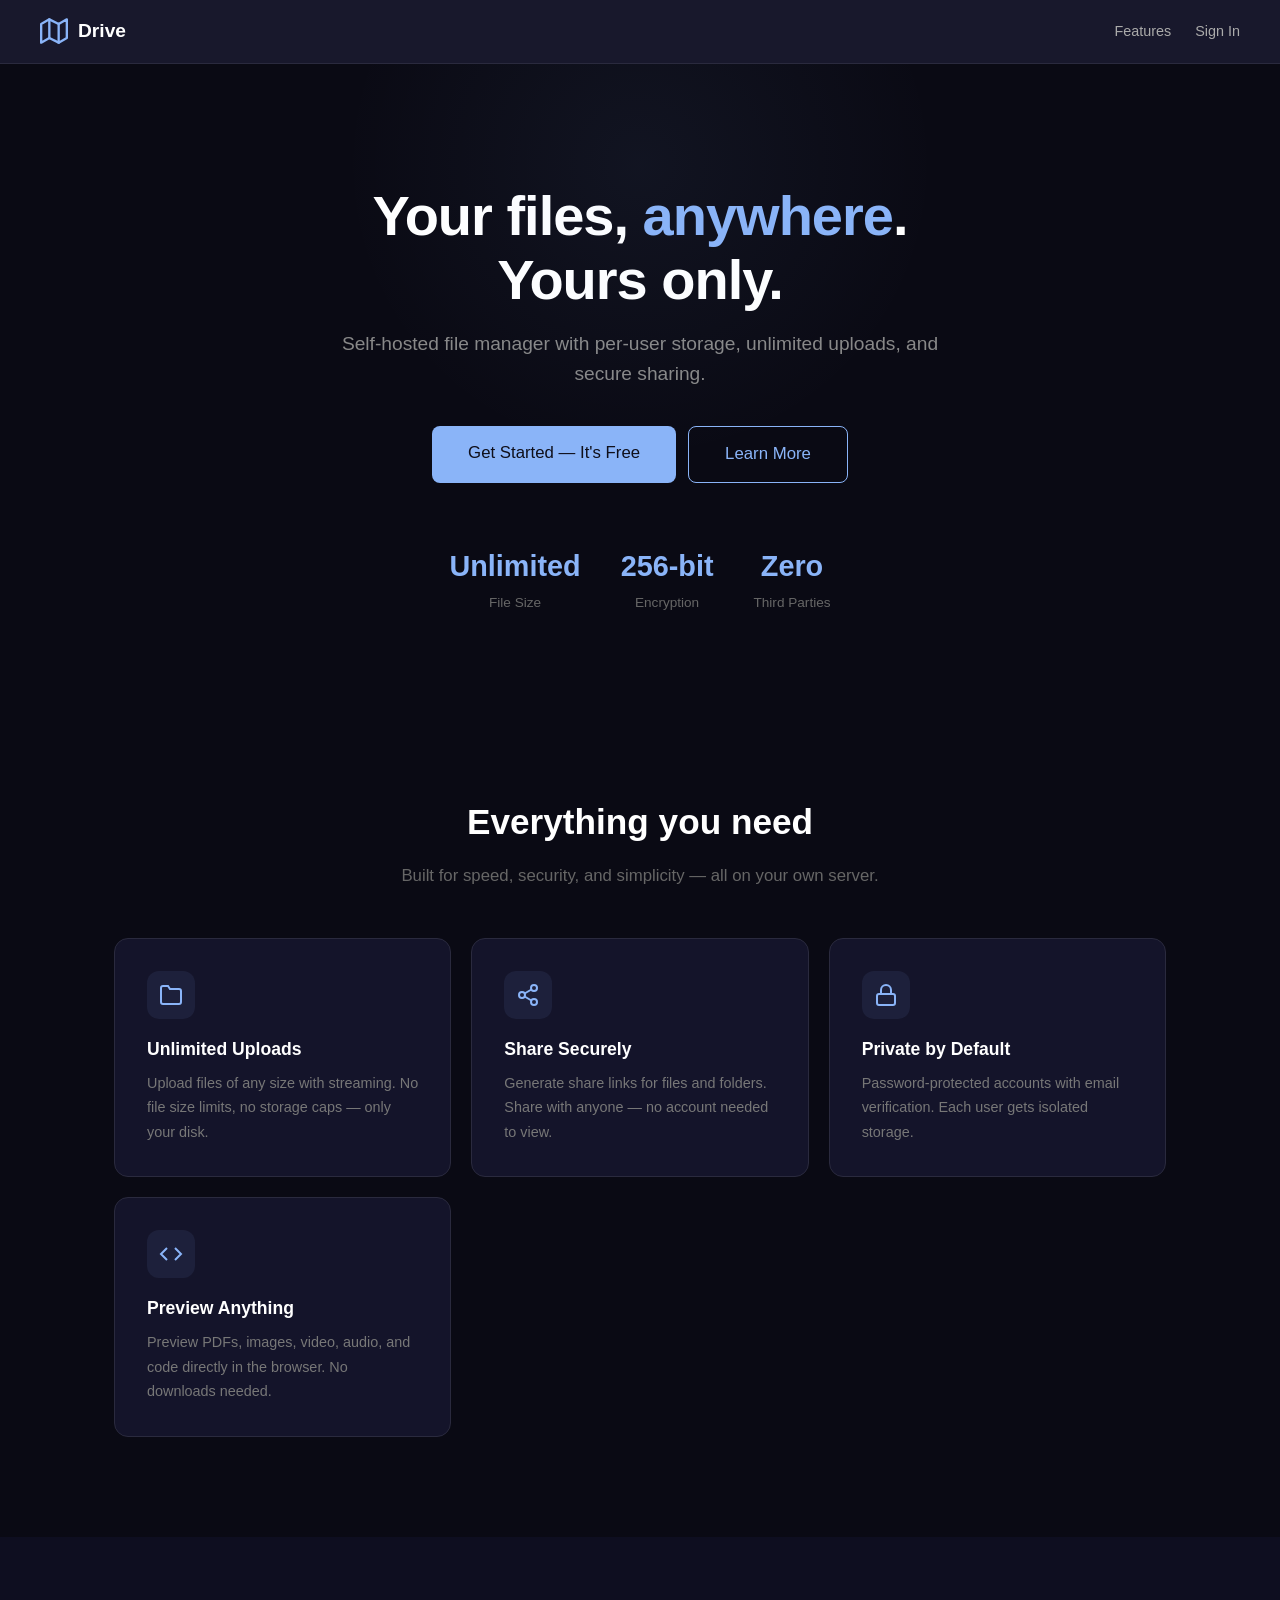
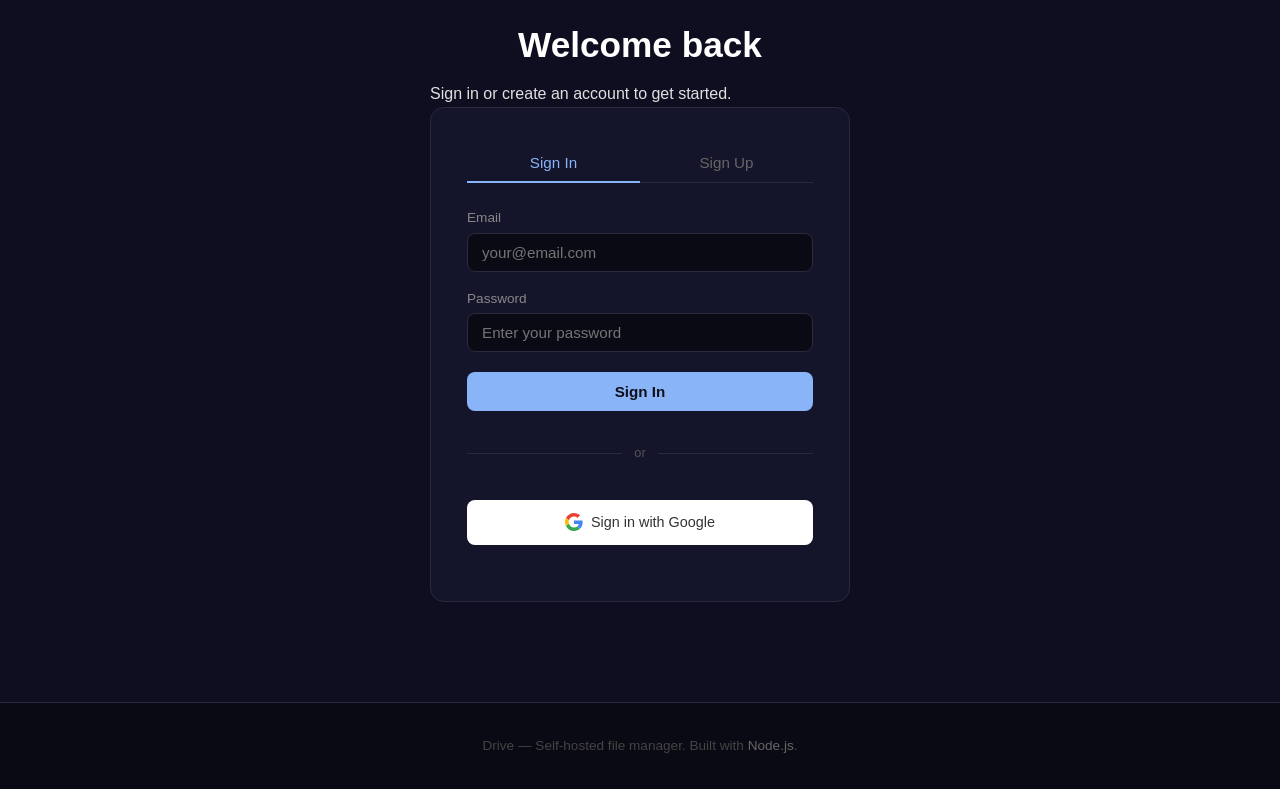
==== commit 4200cbda: "Add files via upload" ====
--- a/index.html
+++ b/index.html
@@ -3,239 +3,275 @@
 <head>
 <meta charset="UTF-8">
 <meta name="viewport" content="width=device-width, initial-scale=1.0">
-<title>Drive</title>
-<link rel="stylesheet" href="style.css">
+<title>Drive — Secure Self-Hosted File Manager</title>
+<style>
+* { margin: 0; padding: 0; box-sizing: border-box; }
+body { font-family: -apple-system, BlinkMacSystemFont, 'Segoe UI', Roboto, sans-serif; background: #0a0a14; color: #e0e0e0; line-height: 1.6; overflow-x: hidden; }
+a { color: #8ab4f8; text-decoration: none; }
+a:hover { text-decoration: underline; }
+
+/* Nav */
+nav { display: flex; align-items: center; justify-content: space-between; padding: 16px 40px; background: rgba(26,26,46,0.95); backdrop-filter: blur(12px); border-bottom: 1px solid #2a2a3e; position: sticky; top: 0; z-index: 100; }
+.logo { display: flex; align-items: center; gap: 10px; font-size: 1.2rem; font-weight: 700; color: #fff; }
+.nav-links { display: flex; gap: 24px; align-items: center; }
+.nav-links a { color: #aaa; font-size: 0.9rem; transition: color 0.2s; }
+.nav-links a:hover { color: #fff; text-decoration: none; }
+.btn { display: inline-block; padding: 8px 20px; border-radius: 6px; font-size: 0.9rem; font-weight: 500; cursor: pointer; border: none; transition: all 0.2s; font-family: inherit; }
+.btn-primary { background: #8ab4f8; color: #0f0f1a; }
+.btn-primary:hover { background: #7aa5e8; transform: translateY(-1px); box-shadow: 0 4px 12px rgba(138,180,248,0.3); }
+.btn-outline { background: transparent; border: 1px solid #8ab4f8; color: #8ab4f8; }
+.btn-outline:hover { background: rgba(138,180,248,0.1); }
+.btn-lg { padding: 14px 36px; font-size: 1.05rem; border-radius: 8px; }
+
+/* Hero */
+.hero { text-align: center; padding: 120px 24px 80px; max-width: 900px; margin: 0 auto; position: relative; }
+.hero::before { content: ''; position: absolute; top: -200px; left: 50%; transform: translateX(-50%); width: 600px; height: 600px; background: radial-gradient(circle, rgba(138,180,248,0.06) 0%, transparent 70%); pointer-events: none; }
+.hero h1 { font-size: 3.5rem; font-weight: 800; color: #fff; margin-bottom: 16px; letter-spacing: -1px; line-height: 1.15; }
+.hero h1 span { color: #8ab4f8; }
+.hero p { font-size: 1.2rem; color: #888; margin-bottom: 36px; max-width: 600px; margin-left: auto; margin-right: auto; }
+.hero-btns { display: flex; gap: 12px; justify-content: center; flex-wrap: wrap; }
+.hero-features { display: flex; justify-content: center; gap: 40px; margin-top: 60px; flex-wrap: wrap; }
+.hero-feat { text-align: center; }
+.hero-feat .num { font-size: 1.8rem; font-weight: 700; color: #8ab4f8; display: block; }
+.hero-feat .label { font-size: 0.85rem; color: #666; }
+
+/* Features */
+.features { padding: 100px 24px; max-width: 1100px; margin: 0 auto; }
+.features h2 { text-align: center; font-size: 2.2rem; color: #fff; margin-bottom: 12px; }
+.features > p { text-align: center; color: #666; margin-bottom: 48px; font-size: 1.05rem; }
+.features-grid { display: grid; grid-template-columns: repeat(auto-fit, minmax(300px, 1fr)); gap: 20px; }
+.feature-card { background: #14142a; border: 1px solid #2a2a3e; border-radius: 14px; padding: 32px; transition: all 0.3s; }
+.feature-card:hover { border-color: #8ab4f8; transform: translateY(-4px); box-shadow: 0 8px 24px rgba(0,0,0,0.3); }
+.feature-icon { width: 48px; height: 48px; border-radius: 12px; background: rgba(138,180,248,0.08); display: flex; align-items: center; justify-content: center; margin-bottom: 16px; }
+.feature-icon svg { width: 24px; height: 24px; stroke: #8ab4f8; fill: none; stroke-width: 2; }
+.feature-card h3 { color: #fff; margin-bottom: 8px; font-size: 1.1rem; }
+.feature-card p { color: #777; font-size: 0.9rem; line-height: 1.7; }
+
+/* Auth Section */
+.auth-section { padding: 80px 24px 100px; background: #0e0e20; }
+.auth-inner { max-width: 420px; margin: 0 auto; }
+.auth-section h2 { text-align: center; font-size: 2.2rem; color: #fff; margin-bottom: 8px; }
+.auth-section > p { text-align: center; color: #666; margin-bottom: 32px; font-size: 1.05rem; }
+.auth-card { background: #14142a; border: 1px solid #2a2a3e; border-radius: 14px; padding: 36px; }
+.auth-tabs { display: flex; margin-bottom: 24px; border-bottom: 1px solid #2a2a3e; }
+.auth-tab { flex: 1; padding: 10px; text-align: center; background: none; border: none; color: #666; font-size: 0.95rem; font-family: inherit; cursor: pointer; transition: all 0.2s; border-bottom: 2px solid transparent; margin-bottom: -1px; }
+.auth-tab.active { color: #8ab4f8; border-bottom-color: #8ab4f8; }
+.auth-tab:hover { color: #aaa; }
+.auth-form { display: flex; flex-direction: column; gap: 16px; }
+.auth-field { display: flex; flex-direction: column; gap: 4px; }
+.auth-field label { font-size: 0.85rem; color: #888; }
+.auth-field input { padding: 10px 14px; border-radius: 8px; border: 1px solid #2a2a3e; background: #0a0a14; color: #fff; font-size: 0.95rem; font-family: inherit; outline: none; transition: border-color 0.2s; }
+.auth-field input:focus { border-color: #8ab4f8; }
+.auth-submit { padding: 11px; border-radius: 8px; background: #8ab4f8; color: #0f0f1a; font-weight: 600; font-size: 0.95rem; border: none; cursor: pointer; font-family: inherit; transition: all 0.2s; margin-top: 4px; }
+.auth-submit:hover { background: #7aa5e8; }
+.google-btn { display: flex; align-items: center; justify-content: center; gap: 8px; padding: 11px; border-radius: 8px; background: #fff; color: #333; font-weight: 500; font-size: 0.9rem; border: none; cursor: pointer; font-family: inherit; transition: all 0.2s; margin-top: 4px; text-decoration: none; width: 100%; }
+.google-btn:hover { background: #f5f5f5; box-shadow: 0 2px 8px rgba(0,0,0,0.1); }
+.divider { display: flex; align-items: center; gap: 12px; margin: 16px 0; color: #555; font-size: 0.8rem; }
+.divider::before, .divider::after { content: ''; flex: 1; height: 1px; background: #2a2a3e; }
+.auth-error { text-align: center; font-size: 0.85rem; min-height: 1.2em; color: #f44336; margin-top: 4px; }
+
+/* Footer */
+footer { text-align: center; padding: 32px 24px; color: #444; font-size: 0.85rem; border-top: 1px solid #2a2a3e; }
+footer a { color: #666; }
+footer a:hover { color: #8ab4f8; text-decoration: none; }
+
+@media (max-width: 600px) {
+  nav { padding: 12px 16px; }
+  .nav-links { gap: 12px; }
+  .hero { padding: 80px 16px 40px; }
+  .hero h1 { font-size: 2.2rem; }
+  .hero-features { gap: 20px; }
+  .features { padding: 60px 16px; }
+  .auth-section { padding: 60px 16px; }
+}
+</style>
 </head>
 <body>
-  <!-- Login Screen -->
-  <div id="loginScreen" class="login-screen" style="display:none">
-    <div class="login-card">
-      <div class="login-logo">
-        <svg width="48" height="48" viewBox="0 0 24 24" fill="none" stroke="#8ab4f8" stroke-width="2" stroke-linecap="round" stroke-linejoin="round"><polygon points="1 6 1 22 8 18 16 22 23 18 23 2 16 6 8 2 1 6"/><line x1="8" y1="2" x2="8" y2="18"/><line x1="16" y1="6" x2="16" y2="22"/></svg>
-      </div>
-      <h1 class="login-title">Drive</h1>
-      <p class="login-subtitle" id="loginSubtitle">Sign in to your account</p>
+
+<nav>
+  <div class="logo">
+    <svg width="28" height="28" viewBox="0 0 24 24" fill="none" stroke="#8ab4f8" stroke-width="2" stroke-linecap="round" stroke-linejoin="round"><polygon points="1 6 1 22 8 18 16 22 23 18 23 2 16 6 8 2 1 6"/><line x1="8" y1="2" x2="8" y2="18"/><line x1="16" y1="6" x2="16" y2="22"/></svg>
+    Drive
+  </div>
+  <div class="nav-links">
+    <a href="#features">Features</a>
+    <a href="#auth">Sign In</a>
+  </div>
+</nav>
+
+<section class="hero">
+  <h1>Your files, <span>anywhere</span>. <br>Yours only.</h1>
+  <p>Self-hosted file manager with per-user storage, unlimited uploads, and secure sharing.</p>
+  <div class="hero-btns">
+    <a href="#auth" class="btn btn-primary btn-lg">Get Started — It's Free</a>
+    <a href="#features" class="btn btn-outline btn-lg">Learn More</a>
+  </div>
+  <div class="hero-features">
+    <div class="hero-feat"><span class="num">Unlimited</span><span class="label">File Size</span></div>
+    <div class="hero-feat"><span class="num">256-bit</span><span class="label">Encryption</span></div>
+    <div class="hero-feat"><span class="num">Zero</span><span class="label">Third Parties</span></div>
+  </div>
+</section>
+
+<section class="features" id="features">
+  <h2>Everything you need</h2>
+  <p>Built for speed, security, and simplicity — all on your own server.</p>
+  <div class="features-grid">
+    <div class="feature-card">
+      <div class="feature-icon"><svg viewBox="0 0 24 24"><path d="M22 19a2 2 0 0 1-2 2H4a2 2 0 0 1-2-2V5a2 2 0 0 1 2-2h5l2 3h9a2 2 0 0 1 2 2z"/></svg></div>
+      <h3>Unlimited Uploads</h3>
+      <p>Upload files of any size with streaming. No file size limits, no storage caps — only your disk.</p>
+    </div>
+    <div class="feature-card">
+      <div class="feature-icon"><svg viewBox="0 0 24 24"><circle cx="18" cy="5" r="3"/><circle cx="6" cy="12" r="3"/><circle cx="18" cy="19" r="3"/><line x1="8.59" y1="13.51" x2="15.42" y2="17.49"/><line x1="15.41" y1="6.51" x2="8.59" y2="10.49"/></svg></div>
+      <h3>Share Securely</h3>
+      <p>Generate share links for files and folders. Share with anyone — no account needed to view.</p>
+    </div>
+    <div class="feature-card">
+      <div class="feature-icon"><svg viewBox="0 0 24 24"><rect x="3" y="11" width="18" height="11" rx="2" ry="2"/><path d="M7 11V7a5 5 0 0 1 10 0v4"/></svg></div>
+      <h3>Private by Default</h3>
+      <p>Password-protected accounts with email verification. Each user gets isolated storage.</p>
+    </div>
+    <div class="feature-card">
+      <div class="feature-icon"><svg viewBox="0 0 24 24"><polyline points="16 18 22 12 16 6"/><polyline points="8 6 2 12 8 18"/></svg></div>
+      <h3>Preview Anything</h3>
+      <p>Preview PDFs, images, video, audio, and code directly in the browser. No downloads needed.</p>
+    </div>
+  </div>
+</section>
+
+<section class="auth-section" id="auth">
+  <div class="auth-inner">
+    <h2>Welcome back</h2>
+    <p>Sign in or create an account to get started.</p>
+    <div class="auth-card">
       <div class="auth-tabs">
-        <button class="auth-tab active" data-tab="signin">Sign In</button>
-        <button class="auth-tab" data-tab="signup">Sign Up</button>
+        <button class="auth-tab active" data-auth-tab="signin">Sign In</button>
+        <button class="auth-tab" data-auth-tab="signup">Sign Up</button>
       </div>
       <form id="authForm" autocomplete="off">
-        <div id="signinFields">
-          <div class="auth-field">
-            <input type="email" id="signinEmail" placeholder="Email" required autocomplete="email">
-          </div>
-          <div class="auth-field">
-            <input type="password" id="signinPassword" placeholder="Password" required autocomplete="current-password">
+        <div class="auth-form" id="signinFields">
+          <div class="auth-field">
+            <label>Email</label>
+            <input type="email" id="signinEmail" placeholder="your@email.com" required autocomplete="email">
+          </div>
+          <div class="auth-field">
+            <label>Password</label>
+            <input type="password" id="signinPassword" placeholder="Enter your password" required autocomplete="current-password">
           </div>
           <button type="submit" class="auth-submit" id="authSubmitBtn">Sign In</button>
+          <div class="divider">or</div>
+          <a href="/api/auth/google" class="google-btn">
+            <svg width="18" height="18" viewBox="0 0 48 48"><path fill="#EA4335" d="M24 9.5c3.54 0 6.71 1.22 9.21 3.6l6.85-6.85C35.9 2.38 30.47 0 24 0 14.62 0 6.51 5.38 2.56 13.22l7.98 6.19C12.43 13.72 17.74 9.5 24 9.5z"/><path fill="#4285F4" d="M46.98 24.55c0-1.57-.15-3.09-.38-4.55H24v9.02h12.94c-.58 2.96-2.26 5.48-4.78 7.18l7.73 6c4.51-4.18 7.09-10.36 7.09-17.65z"/><path fill="#FBBC05" d="M10.54 28.59A14.5 14.5 0 0 1 9.5 24c0-1.59.28-3.14.76-4.59l-7.98-6.19A23.94 23.94 0 0 0 0 24c0 3.77.87 7.35 2.56 10.56l7.98-5.97z"/><path fill="#34A853" d="M24 48c6.48 0 11.93-2.13 15.89-5.81l-7.73-6c-2.15 1.45-4.92 2.3-8.16 2.3-6.26 0-11.57-4.22-13.47-9.91l-7.98 5.97C6.51 42.62 14.62 48 24 48z"/></svg>
+            Sign in with Google
+          </a>
         </div>
-        <div id="signupFields" style="display:none">
-          <div class="auth-field">
-            <input type="text" id="signupName" placeholder="Full name" required autocomplete="name">
-          </div>
-          <div class="auth-field">
-            <input type="email" id="signupEmail" placeholder="Email" required autocomplete="email">
-          </div>
-          <div class="auth-field">
-            <input type="password" id="signupPassword" placeholder="Password (min 4 chars)" required autocomplete="new-password">
-          </div>
-          <button type="submit" class="auth-submit">Sign Up</button>
+        <div class="auth-form" id="signupFields" style="display:none">
+          <div class="auth-field">
+            <label>Full Name</label>
+            <input type="text" id="signupName" placeholder="John Doe" required autocomplete="name">
+          </div>
+          <div class="auth-field">
+            <label>Email</label>
+            <input type="email" id="signupEmail" placeholder="your@email.com" required autocomplete="email">
+          </div>
+          <div class="auth-field">
+            <label>Password</label>
+            <input type="password" id="signupPassword" placeholder="At least 4 characters" required autocomplete="new-password">
+          </div>
+          <button type="submit" class="auth-submit" id="signupSubmitBtn">Sign Up</button>
+          <div class="divider">or</div>
+          <a href="/api/auth/google" class="google-btn">
+            <svg width="18" height="18" viewBox="0 0 48 48"><path fill="#EA4335" d="M24 9.5c3.54 0 6.71 1.22 9.21 3.6l6.85-6.85C35.9 2.38 30.47 0 24 0 14.62 0 6.51 5.38 2.56 13.22l7.98 6.19C12.43 13.72 17.74 9.5 24 9.5z"/><path fill="#4285F4" d="M46.98 24.55c0-1.57-.15-3.09-.38-4.55H24v9.02h12.94c-.58 2.96-2.26 5.48-4.78 7.18l7.73 6c4.51-4.18 7.09-10.36 7.09-17.65z"/><path fill="#FBBC05" d="M10.54 28.59A14.5 14.5 0 0 1 9.5 24c0-1.59.28-3.14.76-4.59l-7.98-6.19A23.94 23.94 0 0 0 0 24c0 3.77.87 7.35 2.56 10.56l7.98-5.97z"/><path fill="#34A853" d="M24 48c6.48 0 11.93-2.13 15.89-5.81l-7.73-6c-2.15 1.45-4.92 2.3-8.16 2.3-6.26 0-11.57-4.22-13.47-9.91l-7.98 5.97C6.51 42.62 14.62 48 24 48z"/></svg>
+            Sign up with Google
+          </a>
         </div>
       </form>
-      <p id="authError" class="login-error"></p>
-    </div>
-  </div>
-
-  <!-- Drive App -->
-  <div id="driveApp" style="display:none">
-    <div id="app">
-      <aside id="sidebar">
-        <div class="sidebar-header">
-          <div class="logo">
-            <svg width="28" height="28" viewBox="0 0 24 24" fill="none" stroke="#8ab4f8" stroke-width="2" stroke-linecap="round" stroke-linejoin="round"><polygon points="1 6 1 22 8 18 16 22 23 18 23 2 16 6 8 2 1 6"/><line x1="8" y1="2" x2="8" y2="18"/><line x1="16" y1="6" x2="16" y2="22"/></svg>
-            <span>Drive</span>
-          </div>
-        </div>
-        <button class="new-btn" id="newBtn">
-          <svg width="20" height="20" viewBox="0 0 24 24" fill="none" stroke="currentColor" stroke-width="2"><line x1="12" y1="5" x2="12" y2="19"/><line x1="5" y1="12" x2="19" y2="12"/></svg>
-          New
-        </button>
-        <nav class="sidebar-nav">
-          <a class="nav-item active" data-view="drive" href="#">
-            <svg width="18" height="18" viewBox="0 0 24 24" fill="none" stroke="currentColor" stroke-width="2"><path d="M22 19a2 2 0 0 1-2 2H4a2 2 0 0 1-2-2V5a2 2 0 0 1 2-2h5l2 3h9a2 2 0 0 1 2 2z"/></svg>
-            My Drive
-          </a>
-          <a class="nav-item" data-view="search" href="#">
-            <svg width="18" height="18" viewBox="0 0 24 24" fill="none" stroke="currentColor" stroke-width="2"><circle cx="11" cy="11" r="8"/><line x1="21" y1="21" x2="16.65" y2="16.65"/></svg>
-            Search
-          </a>
-          <a class="nav-item" data-view="shared" href="#">
-            <svg width="18" height="18" viewBox="0 0 24 24" fill="none" stroke="currentColor" stroke-width="2"><circle cx="18" cy="5" r="3"/><circle cx="6" cy="12" r="3"/><circle cx="18" cy="19" r="3"/><line x1="8.59" y1="13.51" x2="15.42" y2="17.49"/><line x1="15.41" y1="6.51" x2="8.59" y2="10.49"/></svg>
-            Shared
-          </a>
-          <a class="nav-item" data-view="settings" href="#">
-            <svg width="18" height="18" viewBox="0 0 24 24" fill="none" stroke="currentColor" stroke-width="2"><circle cx="12" cy="12" r="3"/><path d="M19.4 15a1.65 1.65 0 0 0 .33 1.82l.06.06a2 2 0 0 1 0 2.83 2 2 0 0 1-2.83 0l-.06-.06a1.65 1.65 0 0 0-1.82-.33 1.65 1.65 0 0 0-1 1.51V21a2 2 0 0 1-2 2 2 2 0 0 1-2-2v-.09A1.65 1.65 0 0 0 9 19.4a1.65 1.65 0 0 0-1.82.33l-.06.06a2 2 0 0 1-2.83 0 2 2 0 0 1 0-2.83l.06-.06A1.65 1.65 0 0 0 4.68 15a1.65 1.65 0 0 0-1.51-1H3a2 2 0 0 1-2-2 2 2 0 0 1 2-2h.09A1.65 1.65 0 0 0 4.6 9a1.65 1.65 0 0 0-.33-1.82l-.06-.06a2 2 0 0 1 0-2.83 2 2 0 0 1 2.83 0l.06.06A1.65 1.65 0 0 0 9 4.68a1.65 1.65 0 0 0 1-1.51V3a2 2 0 0 1 2-2 2 2 0 0 1 2 2v.09a1.65 1.65 0 0 0 1 1.51 1.65 1.65 0 0 0 1.82-.33l.06-.06a2 2 0 0 1 2.83 0 2 2 0 0 1 0 2.83l-.06.06A1.65 1.65 0 0 0 19.4 9a1.65 1.65 0 0 0 1.51 1H21a2 2 0 0 1 2 2 2 2 0 0 1-2 2h-.09a1.65 1.65 0 0 0-1.51 1z"/></svg>
-            Settings
-          </a>
-          <a class="nav-item" data-view="admin" id="adminNav" href="#" style="display:none">
-            <svg width="18" height="18" viewBox="0 0 24 24" fill="none" stroke="currentColor" stroke-width="2"><path d="M12 22s8-4 8-10V5l-8-3-8 3v7c0 6 8 10 8 10z"/></svg>
-            Admin
-          </a>
-          <a class="nav-item" data-view="trash" href="#">
-            <svg width="18" height="18" viewBox="0 0 24 24" fill="none" stroke="currentColor" stroke-width="2"><polyline points="3 6 5 6 21 6"/><path d="M19 6v14a2 2 0 0 1-2 2H7a2 2 0 0 1-2-2V6m3 0V4a2 2 0 0 1 2-2h4a2 2 0 0 1 2 2v2"/></svg>
-            Trash
-          </a>
-        </nav>
-        <div class="sidebar-user" id="sidebarUser">
-          <img class="user-avatar" id="userAvatar" src="" alt="">
-          <div class="user-info">
-            <span class="user-name" id="userName"></span>
-            <span class="user-email" id="userEmail"></span>
-          </div>
-          <button class="logout-btn" id="logoutBtn" title="Sign out">
-            <svg width="16" height="16" viewBox="0 0 24 24" fill="none" stroke="currentColor" stroke-width="2"><path d="M9 21H5a2 2 0 0 1-2-2V5a2 2 0 0 1 2-2h4"/><polyline points="16 17 21 12 16 7"/><line x1="21" y1="12" x2="9" y2="12"/></svg>
-          </button>
-        </div>
-        <div class="sidebar-storage">
-          <div class="storage-label">Storage</div>
-          <div class="storage-bar"><div class="storage-fill" id="storageFill"></div></div>
-          <div class="storage-text" id="storageText">Calculating...</div>
-        </div>
-      </aside>
-
-      <main id="main">
-        <header id="topbar">
-          <div class="breadcrumb" id="breadcrumb"></div>
-          <div class="topbar-actions">
-            <div class="search-box">
-              <svg width="16" height="16" viewBox="0 0 24 24" fill="none" stroke="#888" stroke-width="2"><circle cx="11" cy="11" r="8"/><line x1="21" y1="21" x2="16.65" y2="16.65"/></svg>
-              <input type="text" id="searchInput" placeholder="Search files...">
-            </div>
-            <button class="icon-btn" id="viewToggle" title="Toggle view">
-              <svg width="20" height="20" viewBox="0 0 24 24" fill="none" stroke="currentColor" stroke-width="2"><rect x="3" y="3" width="7" height="7"/><rect x="14" y="3" width="7" height="7"/><rect x="3" y="14" width="7" height="7"/><rect x="14" y="14" width="7" height="7"/></svg>
-            </button>
-            <button class="btn-primary" id="uploadBtn">
-              <svg width="18" height="18" viewBox="0 0 24 24" fill="none" stroke="currentColor" stroke-width="2"><path d="M21 15v4a2 2 0 0 1-2 2H5a2 2 0 0 1-2-2v-4"/><polyline points="17 8 12 3 7 8"/><line x1="12" y1="3" x2="12" y2="15"/></svg>
-              Upload
-            </button>
-            <input type="file" id="fileInput" multiple hidden>
-            <input type="file" id="folderInput" webkitdirectory hidden>
-          </div>
-        </header>
-
-        <div id="content">
-          <div id="view-container"></div>
-          <div id="settingsPanel" style="display:none">
-            <div class="panel-header"><h2>Settings</h2></div>
-            <div class="panel-body">
-              <div class="settings-section">
-                <h3>Profile</h3>
-                <div class="form-group">
-                  <label>Name</label>
-                  <div class="input-row">
-                    <input type="text" id="settingsName" class="form-input">
-                    <button class="btn-primary" id="saveProfileBtn">Save</button>
-                  </div>
-                  <p class="form-hint" id="profileStatus"></p>
-                </div>
-              </div>
-              <div class="settings-section">
-                <h3>Change Password</h3>
-                <div class="form-group">
-                  <label>Current Password</label>
-                  <input type="password" id="settingsCurrentPw" class="form-input">
-                </div>
-                <div class="form-group">
-                  <label>New Password</label>
-                  <input type="password" id="settingsNewPw" class="form-input">
-                </div>
-                <button class="btn-primary" id="changePwBtn">Change Password</button>
-                <p class="form-hint" id="passwordStatus"></p>
-              </div>
-            </div>
-          </div>
-          <div id="adminPanel" style="display:none">
-            <div class="panel-header"><h2>Admin Dashboard</h2></div>
-            <div class="panel-body">
-              <div class="admin-stats" id="adminStats"></div>
-              <div class="table-wrap">
-                <table class="admin-table" id="adminUsersTable">
-                  <thead><tr><th>Email</th><th>Name</th><th>Verified</th><th>Admin</th><th>Files</th><th>Storage</th><th>Created</th></tr></thead>
-                  <tbody id="adminUsersBody"></tbody>
-                </table>
-              </div>
-            </div>
-          </div>
-        </div>
-      </main>
-
-      <div id="contextMenu" class="context-menu" style="display:none">
-        <div class="menu-item" data-action="preview"><svg width="16" height="16" viewBox="0 0 24 24" fill="none" stroke="currentColor" stroke-width="2"><path d="M1 12s4-8 11-8 11 8 11 8-4 8-11 8-11-8-11-8z"/><circle cx="12" cy="12" r="3"/></svg> Preview</div>
-        <div class="menu-item" data-action="download"><svg width="16" height="16" viewBox="0 0 24 24" fill="none" stroke="currentColor" stroke-width="2"><path d="M21 15v4a2 2 0 0 1-2 2H5a2 2 0 0 1-2-2v-4"/><polyline points="7 10 12 15 17 10"/><line x1="12" y1="15" x2="12" y2="3"/></svg> Download</div>
-        <div class="menu-item" data-action="copylink"><svg width="16" height="16" viewBox="0 0 24 24" fill="none" stroke="currentColor" stroke-width="2"><path d="M10 13a5 5 0 0 0 7.54.54l3-3a5 5 0 0 0-7.07-7.07l-1.72 1.71"/><path d="M14 11a5 5 0 0 0-7.54-.54l-3 3a5 5 0 0 0 7.07 7.07l1.71-1.71"/></svg> Copy Download Link</div>
-        <div class="menu-item" data-action="share"><svg width="16" height="16" viewBox="0 0 24 24" fill="none" stroke="currentColor" stroke-width="2"><circle cx="18" cy="5" r="3"/><circle cx="6" cy="12" r="3"/><circle cx="18" cy="19" r="3"/><line x1="8.59" y1="13.51" x2="15.42" y2="17.49"/><line x1="15.41" y1="6.51" x2="8.59" y2="10.49"/></svg> Share</div>
-        <div class="menu-item" data-action="rename"><svg width="16" height="16" viewBox="0 0 24 24" fill="none" stroke="currentColor" stroke-width="2"><path d="M11 4H4a2 2 0 0 0-2 2v14a2 2 0 0 0 2 2h14a2 2 0 0 0 2-2v-7"/><path d="M18.5 2.5a2.121 2.121 0 0 1 3 3L12 15l-4 1 1-4 9.5-9.5z"/></svg> Rename</div>
-        <div class="menu-divider"></div>
-        <div class="menu-item" data-action="move"><svg width="16" height="16" viewBox="0 0 24 24" fill="none" stroke="currentColor" stroke-width="2"><polyline points="5 9 2 12 5 15"/><polyline points="9 5 12 2 15 5"/><polyline points="15 19 12 22 9 19"/><line x1="12" y1="2" x2="12" y2="22"/></svg> Move to...</div>
-        <div class="menu-divider"></div>
-        <div class="menu-item danger" data-action="delete"><svg width="16" height="16" viewBox="0 0 24 24" fill="none" stroke="currentColor" stroke-width="2"><polyline points="3 6 5 6 21 6"/><path d="M19 6v14a2 2 0 0 1-2 2H7a2 2 0 0 1-2-2V6m3 0V4a2 2 0 0 1 2-2h4a2 2 0 0 1 2 2v2"/></svg> Delete</div>
-      </div>
-    </div>
-  </div>
-
-  <!-- Modals -->
-  <div id="previewModal" class="modal" style="display:none">
-    <div class="modal-backdrop"></div>
-    <div class="modal-content modal-preview">
-      <div class="modal-header">
-        <span class="modal-title" id="previewTitle">Preview</span>
-        <button class="modal-close" id="previewClose">&times;</button>
-      </div>
-      <div class="modal-body" id="previewBody"></div>
-    </div>
-  </div>
-
-  <div id="shareModal" class="modal" style="display:none">
-    <div class="modal-backdrop"></div>
-    <div class="modal-content modal-sm">
-      <div class="modal-header">
-        <span class="modal-title">Share</span>
-        <button class="modal-close" id="shareClose">&times;</button>
-      </div>
-      <div class="modal-body">
-        <p class="share-label">Share link (anyone with this link can view)</p>
-        <div class="share-link-box">
-          <input type="text" id="shareLinkInput" readonly>
-          <button class="btn-primary" id="copyLinkBtn">Copy</button>
-        </div>
-        <p class="share-hint" id="shareHint"></p>
-      </div>
-    </div>
-  </div>
-
-  <div id="moveModal" class="modal" style="display:none">
-    <div class="modal-backdrop"></div>
-    <div class="modal-content modal-sm">
-      <div class="modal-header">
-        <span class="modal-title">Move to...</span>
-        <button class="modal-close" id="moveClose">&times;</button>
-      </div>
-      <div class="modal-body">
-        <div class="move-tree" id="moveTree"></div>
-        <div class="move-actions">
-          <button class="btn-secondary" id="moveCancel">Cancel</button>
-          <button class="btn-primary" id="moveConfirm">Move here</button>
-        </div>
-      </div>
-    </div>
-  </div>
-
-  <div id="newMenu" class="context-menu" style="display:none">
-    <div class="menu-item" data-action="folder"><svg width="16" height="16" viewBox="0 0 24 24" fill="none" stroke="currentColor" stroke-width="2"><path d="M22 19a2 2 0 0 1-2 2H4a2 2 0 0 1-2-2V5a2 2 0 0 1 2-2h5l2 3h9a2 2 0 0 1 2 2z"/></svg> New Folder</div>
-    <div class="menu-item" data-action="upload"><svg width="16" height="16" viewBox="0 0 24 24" fill="none" stroke="currentColor" stroke-width="2"><path d="M21 15v4a2 2 0 0 1-2 2H5a2 2 0 0 1-2-2v-4"/><polyline points="17 8 12 3 7 8"/><line x1="12" y1="3" x2="12" y2="15"/></svg> Upload Files</div>
-    <div class="menu-item" data-action="uploadFolder"><svg width="16" height="16" viewBox="0 0 24 24" fill="none" stroke="currentColor" stroke-width="2"><path d="M22 19a2 2 0 0 1-2 2H4a2 2 0 0 1-2-2V5a2 2 0 0 1 2-2h5l2 3h9a2 2 0 0 1 2 2z"/></svg> Upload Folder</div>
-  </div>
-
-<script src="app.js"></script>
+      <p id="authError" class="auth-error"></p>
+    </div>
+  </div>
+</section>
+
+<footer>
+  <p>Drive — Self-hosted file manager. Built with <a href="https://nodejs.org" target="_blank">Node.js</a>.</p>
+</footer>
+
+<script>
+let authMode = 'signin';
+
+document.querySelectorAll('[data-auth-tab]').forEach(tab => {
+  tab.addEventListener('click', () => {
+    document.querySelectorAll('[data-auth-tab]').forEach(t => t.classList.remove('active'));
+    tab.classList.add('active');
+    authMode = tab.dataset.authTab;
+    document.getElementById('signinFields').style.display = authMode === 'signin' ? 'flex' : 'none';
+    document.getElementById('signupFields').style.display = authMode === 'signup' ? 'flex' : 'none';
+    document.getElementById('authError').textContent = '';
+  });
+});
+
+function el(id) { return document.getElementById(id); }
+
+function doSignin() {
+  const email = el('signinEmail').value.trim();
+  const password = el('signinPassword').value;
+  el('authError').textContent = '';
+  el('authError').style.color = '';
+  if (!email || !password) { el('authError').textContent = 'Please fill in all fields'; return; }
+  const controller = new AbortController();
+  const timer = setTimeout(() => controller.abort(), 15000);
+  fetch('/api/auth/signin', {
+    method: 'POST',
+    headers: { 'Content-Type': 'application/json' },
+    body: JSON.stringify({ email, password }),
+    credentials: 'same-origin',
+    signal: controller.signal,
+  })
+  .then(r => { clearTimeout(timer); return r.json(); })
+  .then(data => {
+    if (data.error) { el('authError').textContent = data.error; return; }
+    if (data.success) window.location.href = '/drive';
+  })
+  .catch(err => {
+    clearTimeout(timer);
+    el('authError').textContent = err.name === 'AbortError' ? 'Request timed out' : 'Connection error';
+  });
+}
+
+function doSignup() {
+  const name = el('signupName').value.trim();
+  const email = el('signupEmail').value.trim();
+  const password = el('signupPassword').value;
+  el('authError').textContent = '';
+  if (!name || !email || !password) { el('authError').textContent = 'Please fill in all fields'; return; }
+  if (password.length < 4) { el('authError').textContent = 'Password must be at least 4 characters'; return; }
+  const controller = new AbortController();
+  const timer = setTimeout(() => controller.abort(), 15000);
+  fetch('/api/auth/signup', {
+    method: 'POST',
+    headers: { 'Content-Type': 'application/json' },
+    body: JSON.stringify({ email, name, password }),
+    credentials: 'same-origin',
+    signal: controller.signal,
+  })
+  .then(r => { clearTimeout(timer); return r.json(); })
+  .then(data => {
+    if (data.error) { el('authError').textContent = data.error; return; }
+    if (data.verificationSent) { el('authError').style.color = '#4caf50'; el('authError').textContent = 'Verification email sent to ' + email + '. Check your inbox.'; return; }
+    if (data.success) window.location.href = '/drive';
+  })
+  .catch(err => {
+    clearTimeout(timer);
+    el('authError').textContent = err.name === 'AbortError' ? 'Request timed out' : 'Connection error';
+  });
+}
+
+el('authForm').addEventListener('submit', e => {
+  e.preventDefault();
+  authMode === 'signin' ? doSignin() : doSignup();
+});
+el('authSubmitBtn').addEventListener('click', e => { e.preventDefault(); doSignin(); });
+el('signupSubmitBtn').addEventListener('click', e => { e.preventDefault(); doSignup(); });
+</script>
 </body>
 </html>
